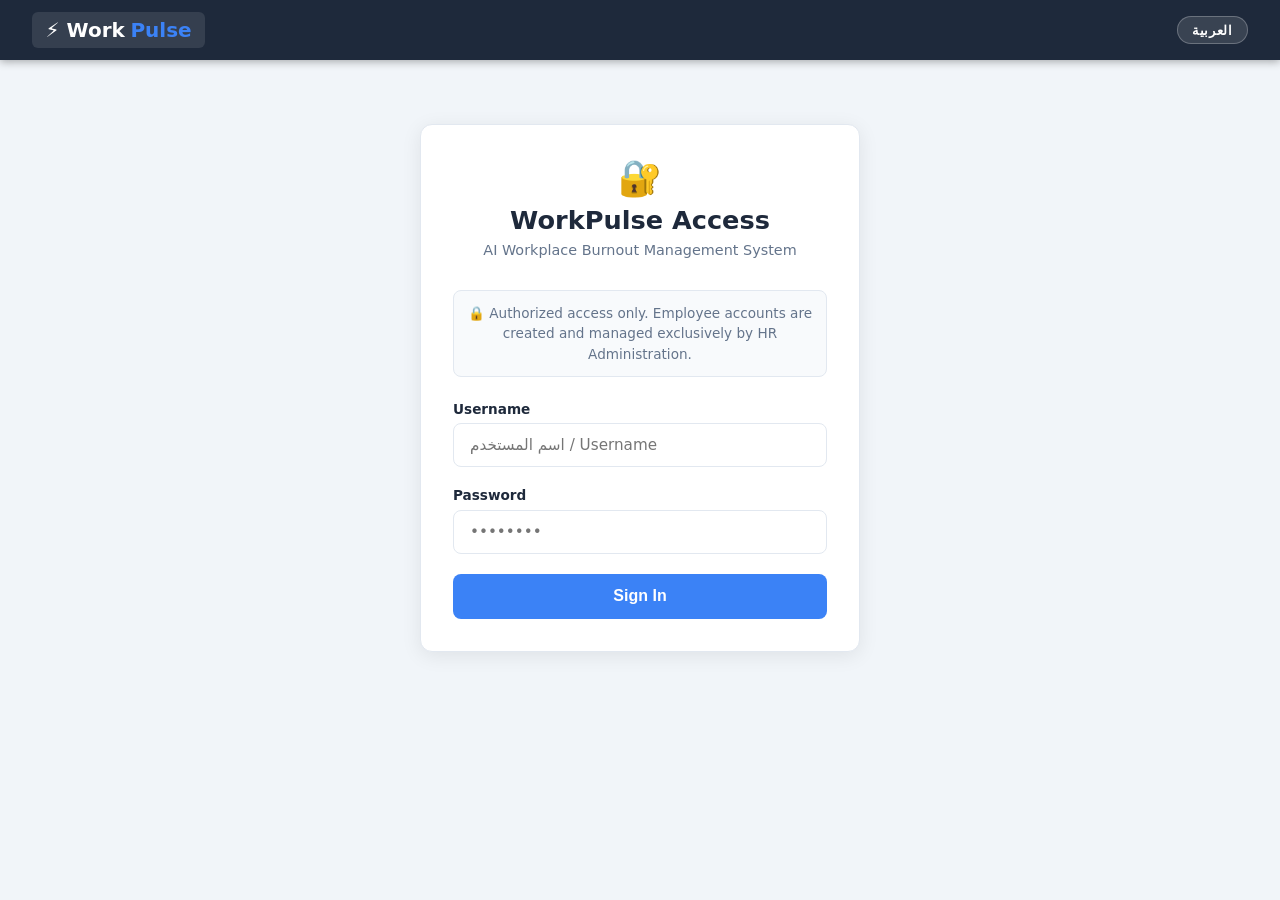
==== frontend/assess.html @ d9da061c "Initial commit: WorkPulse project" ====
<!DOCTYPE html>
<html lang="en">
<head>
  <meta charset="UTF-8" />
  <meta name="viewport" content="width=device-width, initial-scale=1.0" />
  <title>WorkPulse — New Assessment</title>
  <link rel="preconnect" href="https://fonts.googleapis.com">
  <link href="https://fonts.googleapis.com/css2?family=Cairo:wght@400;600;700;800&display=swap" rel="stylesheet">
  <link rel="stylesheet" href="css/style.css" />
</head>
<body>

<nav>
  <div class="nav-start">
    <a href="index.html" class="nav-brand">⚡ Work<span>Pulse</span></a>
    <a href="index.html"           data-i18n="nav_dashboard">Dashboard</a>
    <a href="employees.html"       data-i18n="nav_employees">Employees</a>
    <a href="assess.html"          data-i18n="nav_assessment" class="active">New Assessment</a>
    <a href="employee-portal.html" data-i18n="nav_portal">Employee Portal</a>
  </div>
  <div class="nav-end">
    <button class="lang-btn" onclick="i18n.toggle()">العربية</button>
    <button class="btn-nav-logout" onclick="AUTH.logout()">خروج / Logout</button>
  </div>
</nav>

<main>
  <h1 class="page-title" data-i18n="assess_title">🧪 New Burnout Risk Assessment</h1>

  <div class="card">
    <form id="assessForm" novalidate>
      <div class="form-grid">

        <div class="form-group">
          <label for="avg_daily_hours" data-i18n="assess_hours_label">Average Daily Hours *</label>
          <input type="number" id="avg_daily_hours" min="4" max="16" step="0.1" placeholder="e.g. 9.5" required />
          <span class="hint" data-i18n="assess_hours_hint">Range: 4 – 16 hours/day</span>
        </div>

        <div class="form-group">
          <label for="overtime_hours_week" data-i18n="assess_ot_label">Overtime Hours / Week *</label>
          <input type="number" id="overtime_hours_week" min="0" max="30" step="0.5" placeholder="e.g. 12" required />
          <span class="hint" data-i18n="assess_ot_hint">Range: 0 – 30 hours/week</span>
        </div>

        <div class="form-group">
          <label for="absence_days_month" data-i18n="assess_abs_label">Absence Days (last month) *</label>
          <input type="number" id="absence_days_month" min="0" max="15" step="1" placeholder="e.g. 2" required />
          <span class="hint" data-i18n="assess_abs_hint">Range: 0 – 15 days</span>
        </div>

        <div class="form-group">
          <label for="late_arrivals_month" data-i18n="assess_late_label">Late Arrivals (last month) *</label>
          <input type="number" id="late_arrivals_month" min="0" max="20" step="1" placeholder="e.g. 3" required />
          <span class="hint" data-i18n="assess_late_hint">Range: 0 – 20 times</span>
        </div>

        <div class="form-group">
          <label for="tasks_assigned" data-i18n="assess_tasks_label">Tasks Assigned *</label>
          <input type="number" id="tasks_assigned" min="1" max="60" step="1" placeholder="e.g. 28" required />
          <span class="hint" data-i18n="assess_tasks_hint">Range: 1 – 60 tasks</span>
        </div>

        <div class="form-group">
          <label for="vacation_days_last_year" data-i18n="assess_vac_label">Vacation Days (last year) *</label>
          <input type="number" id="vacation_days_last_year" min="0" max="30" step="1" placeholder="e.g. 7" required />
          <span class="hint" data-i18n="assess_vac_hint">Range: 0 – 30 days</span>
        </div>

        <div class="form-group full-width">
          <label for="feedback" data-i18n="assess_fb_label">Employee Feedback *</label>
          <textarea id="feedback" rows="4"
            data-i18n-ph="assess_fb_placeholder"
            placeholder="How does the employee feel about their workload? (English only)"
            required></textarea>
          <span class="hint" style="color:var(--yellow);" data-i18n="assess_fb_hint">
            Write in English — the AI sentiment model supports English only.
          </span>
        </div>
      </div>

      <!-- Quick fill -->
      <div style="margin-bottom:1.5rem;display:flex;gap:.75rem;flex-wrap:wrap;align-items:center;">
        <span style="font-size:.85rem;color:var(--muted);" data-i18n="assess_quickfill">Quick fill:</span>
        <button type="button" class="page-btn" onclick="fillExample('high')" data-i18n="assess_high_ex">High Risk Example</button>
        <button type="button" class="page-btn" onclick="fillExample('medium')" data-i18n="assess_med_ex">Medium Risk Example</button>
        <button type="button" class="page-btn" onclick="fillExample('low')" data-i18n="assess_low_ex">Low Risk Example</button>
      </div>

      <button type="submit" class="btn-primary" id="submitBtn">
        <span id="btnText" data-i18n="assess_btn">Analyze Risk</span>
        <div class="spinner" id="spinner"></div>
      </button>
    </form>

    <div class="alert alert-error" id="formError"></div>

    <!-- Result card -->
    <div class="result-card" id="resultCard">
      <div class="result-header">
        <div class="result-score-big" id="resultScore">—</div>
        <div class="result-meta">
          <h2 id="resultLevelText">—</h2>
          <p data-i18n="assess_result_sub">Burnout Risk Score (0 – 100)</p>
        </div>
      </div>

      <div class="result-details">
        <div class="result-detail-item">
          <h4 data-i18n="assess_workload_lbl">Workload Probability</h4>
          <p id="resultWorkload">—</p>
        </div>
        <div class="result-detail-item">
          <h4 data-i18n="assess_sentiment_lbl">Sentiment Risk</h4>
          <p id="resultSentiment">—</p>
        </div>
      </div>

      <div>
        <h4 style="font-size:.85rem;text-transform:uppercase;letter-spacing:.05em;color:var(--muted);margin-bottom:.75rem;"
            data-i18n="assess_reasons_title">Top Contributing Factors</h4>
        <ul class="reasons-list" id="resultReasons"></ul>
      </div>
    </div>

  </div>
</main>

<script src="js/config.js"></script>
<script src="js/app.js"></script>
<script src="js/i18n.js"></script>
<script src="js/auth.js"></script>
<script>
  AUTH.requireLogin();
  const EXAMPLES = {
    high:   { avg_daily_hours:12.5, overtime_hours_week:22, absence_days_month:5,
              late_arrivals_month:10, tasks_assigned:38, vacation_days_last_year:2,
              feedback:"I feel completely exhausted and overwhelmed with work. The pressure is unbearable." },
    medium: { avg_daily_hours:9.0, overtime_hours_week:8, absence_days_month:2,
              late_arrivals_month:3, tasks_assigned:22, vacation_days_last_year:10,
              feedback:"Work is fine, nothing special to report. Some days are tough but manageable." },
    low:    { avg_daily_hours:7.5, overtime_hours_week:1, absence_days_month:0,
              late_arrivals_month:0, tasks_assigned:12, vacation_days_last_year:20,
              feedback:"I love my job and feel very motivated every day. Great work-life balance!" },
  };

  function fillExample(type) {
    const ex = EXAMPLES[type];
    Object.entries(ex).forEach(([k, v]) => {
      const el = document.getElementById(k);
      if (el) el.value = v;
    });
  }

  function validateForm(data) {
    const errors = [];
    if (!data.avg_daily_hours || data.avg_daily_hours < 4 || data.avg_daily_hours > 16)
      errors.push("Average daily hours must be between 4 and 16.");
    if (data.overtime_hours_week < 0 || data.overtime_hours_week > 30)
      errors.push("Overtime hours must be between 0 and 30.");
    if (data.absence_days_month < 0 || data.absence_days_month > 15)
      errors.push("Absence days must be between 0 and 15.");
    if (data.late_arrivals_month < 0 || data.late_arrivals_month > 20)
      errors.push("Late arrivals must be between 0 and 20.");
    if (data.tasks_assigned < 1 || data.tasks_assigned > 60)
      errors.push("Tasks assigned must be between 1 and 60.");
    if (data.vacation_days_last_year < 0 || data.vacation_days_last_year > 30)
      errors.push("Vacation days must be between 0 and 30.");
    if (!data.feedback || data.feedback.trim().length < 5)
      errors.push("Please enter a feedback text (at least 5 characters).");
    return errors;
  }

  function setLoading(on) {
    document.getElementById("submitBtn").disabled = on;
    document.getElementById("spinner").style.display = on ? "block" : "none";
    document.getElementById("btnText").textContent   = on
      ? i18n.t("assess_btn_loading")
      : i18n.t("assess_btn");
  }

  function showResult(data) {
    const card = document.getElementById("resultCard");
    const lvl  = data.level.toLowerCase();
    card.className = `result-card show ${lvl}`;

    const scoreEl = document.getElementById("resultScore");
    scoreEl.textContent = data.risk_score;
    scoreEl.className   = `result-score-big ${lvl}`;

    const icon = lvl === "high" ? "🔴" : lvl === "medium" ? "🟡" : "🟢";
    const levelKey = lvl === "high" ? "assess_level_high" : lvl === "medium" ? "assess_level_med" : "assess_level_low";
    document.getElementById("resultLevelText").textContent = `${icon} ${i18n.t(levelKey)}`;

    document.getElementById("resultWorkload").textContent  = `${(data.workload_probability*100).toFixed(1)}%`;
    document.getElementById("resultSentiment").textContent = `${(data.sentiment_risk*100).toFixed(1)}%`;

    document.getElementById("resultReasons").innerHTML =
      data.top_reasons.map(r => `<li>${r}</li>`).join("");

    card.scrollIntoView({ behavior: "smooth", block: "start" });
  }

  document.getElementById("assessForm").addEventListener("submit", async (e) => {
    e.preventDefault();
    document.getElementById("formError").classList.remove("show");

    const payload = {
      avg_daily_hours:         parseFloat(document.getElementById("avg_daily_hours").value),
      overtime_hours_week:     parseFloat(document.getElementById("overtime_hours_week").value),
      absence_days_month:      parseInt(document.getElementById("absence_days_month").value),
      late_arrivals_month:     parseInt(document.getElementById("late_arrivals_month").value),
      tasks_assigned:          parseInt(document.getElementById("tasks_assigned").value),
      vacation_days_last_year: parseInt(document.getElementById("vacation_days_last_year").value),
      feedback:                document.getElementById("feedback").value.trim(),
    };

    const errors = validateForm(payload);
    if (errors.length) {
      const el = document.getElementById("formError");
      el.textContent = errors.join(" | ");
      el.classList.add("show");
      return;
    }

    setLoading(true);
    try {
      const res = await fetch(`${API}/predict`, {
        method: "POST",
        headers: { "Content-Type": "application/json" },
        body: JSON.stringify(payload),
      });
      if (!res.ok) {
        const err = await res.json().catch(() => ({}));
        let message = `HTTP ${res.status}`;
        if (typeof err.detail === "string") {
          message = err.detail;
        } else if (Array.isArray(err.detail)) {
          message = err.detail.map(d => (d.loc ? d.loc.filter(x => x !== 'body').join('.') + ': ' : '') + (d.msg || '')).join(' | ');
        }
        throw new Error(message);
      }
      showResult(await res.json());
    } catch (err) {
      const el = document.getElementById("formError");
      el.textContent = `Error: ${err.message}. ${i18n.t("assess_api_err")}`;
      el.classList.add("show");
    } finally {
      setLoading(false);
    }
  });

  // Update button text on language change
  document.addEventListener("langchange", () => {
    if (!document.getElementById("submitBtn").disabled) {
      document.getElementById("btnText").textContent = i18n.t("assess_btn");
    }
  });
</script>

</body>
</html>
---- frontend/css/style.css ----
/* ============================================================
   WorkPulse — Global Styles
   ============================================================ */

/* ── Reset & Base ─────────────────────────────────────────── */
*, *::before, *::after { box-sizing: border-box; margin: 0; padding: 0; }

:root {
  --green:  #22c55e;
  --yellow: #f59e0b;
  --red:    #ef4444;
  --blue:   #3b82f6;
  --bg:     #f1f5f9;
  --card:   #ffffff;
  --text:   #1e293b;
  --muted:  #64748b;
  --border: #e2e8f0;
  --nav-bg: #1e293b;
  --nav-text: #f8fafc;
  --shadow: 0 2px 12px rgba(0,0,0,.08);
  --radius: 12px;
}

body {
  font-family: 'Segoe UI', system-ui, sans-serif;
  background: var(--bg);
  color: var(--text);
  min-height: 100vh;
}

/* ── RTL Arabic Support ────────────────────────────────────── */
body[dir="rtl"] {
  font-family: 'Segoe UI', 'Cairo', 'Tajawal', system-ui, sans-serif;
}

body[dir="rtl"] thead th     { text-align: right; }
body[dir="rtl"] tbody td     { text-align: right; }
body[dir="rtl"] .form-grid   { direction: rtl; }
body[dir="rtl"] .table-toolbar { flex-direction: row-reverse; }
body[dir="rtl"] .stat-card   { border-left: none; border-right: 5px solid var(--border); }
body[dir="rtl"] .stat-card.low    { border-color: var(--green); }
body[dir="rtl"] .stat-card.medium { border-color: var(--yellow); }
body[dir="rtl"] .stat-card.high   { border-color: var(--red); }
body[dir="rtl"] .stat-card.total  { border-color: var(--blue); }
body[dir="rtl"] .score-bar-wrap   { flex-direction: row-reverse; }
body[dir="rtl"] .score-label      { text-align: left; }
body[dir="rtl"] .reasons-list li  { flex-direction: row-reverse; }
body[dir="rtl"] .result-header    { flex-direction: row-reverse; }
body[dir="rtl"] .alert            { text-align: right; }

/* ── Language Toggle Button ────────────────────────────────── */
.lang-btn {
  background: rgba(255,255,255,.12);
  border: 1px solid rgba(255,255,255,.25);
  color: #fff;
  padding: .35rem .9rem;
  border-radius: 999px;
  font-size: .82rem;
  font-weight: 700;
  cursor: pointer;
  letter-spacing: .05em;
  transition: background .2s;
  white-space: nowrap;
}

.lang-btn:hover { background: rgba(255,255,255,.22); }

/* ── Employee Portal badge ─────────────────────────────────── */
.portal-badge {
  display: inline-block;
  background: var(--blue);
  color: #fff;
  font-size: .72rem;
  font-weight: 700;
  padding: .15rem .55rem;
  border-radius: 999px;
  vertical-align: middle;
  margin-inline-start: .4rem;
  letter-spacing: .04em;
}


/* ── Navigation ───────────────────────────────────────────── */
nav {
  background: var(--nav-bg);
  padding: 0 2rem;
  display: flex;
  align-items: center;
  justify-content: space-between;
  height: 60px;
  box-shadow: 0 2px 8px rgba(0,0,0,.3);
  position: sticky;
  top: 0;
  z-index: 100;
}

.nav-start {
  display: flex;
  align-items: center;
  gap: 1.5rem;
}

.nav-end {
  display: flex;
  align-items: center;
  gap: .65rem;
}

.nav-brand {
  font-size: 1.25rem;
  font-weight: 700;
  color: #fff;
  text-decoration: none;
  display: inline-flex;
  align-items: center;
  gap: .35rem;
  white-space: nowrap;
  direction: ltr; /* Keeps English brand name in LTR order: ⚡ WorkPulse */
}

.nav-brand span { color: var(--blue); }

nav a {
  color: #94a3b8;
  text-decoration: none;
  font-size: .9rem;
  font-weight: 600;
  padding: .4rem .85rem;
  border-radius: 6px;
  transition: all .2s;
  white-space: nowrap;
}

nav a:hover, nav a.active {
  color: #fff;
  background: rgba(255,255,255,.1);
}

.btn-nav-logout {
  background: #fee2e2;
  color: #991b1b;
  border: 1px solid #f87171;
  padding: .35rem .85rem;
  border-radius: 6px;
  cursor: pointer;
  font-weight: 700;
  font-size: .82rem;
  transition: background .2s;
  white-space: nowrap;
}

.btn-nav-logout:hover {
  background: #fca5a5;
}

/* ── Main content ─────────────────────────────────────────── */
main {
  max-width: 1200px;
  margin: 2rem auto;
  padding: 0 1.5rem 3rem;
}

.page-title {
  font-size: 1.6rem;
  font-weight: 700;
  margin-bottom: 1.5rem;
  color: var(--text);
}

/* ── Cards ────────────────────────────────────────────────── */
.card {
  background: var(--card);
  border-radius: var(--radius);
  padding: 1.5rem;
  box-shadow: var(--shadow);
  border: 1px solid var(--border);
}

/* ── Stat cards (dashboard) ───────────────────────────────── */
.stats-grid {
  display: grid;
  grid-template-columns: repeat(auto-fit, minmax(180px, 1fr));
  gap: 1rem;
  margin-bottom: 1.5rem;
}

.stat-card {
  background: var(--card);
  border-radius: var(--radius);
  padding: 1.25rem 1.5rem;
  box-shadow: var(--shadow);
  border-left: 5px solid var(--border);
  transition: transform .2s;
}

.stat-card:hover { transform: translateY(-2px); }
.stat-card.low    { border-color: var(--green); }
.stat-card.medium { border-color: var(--yellow); }
.stat-card.high   { border-color: var(--red); }
.stat-card.total  { border-color: var(--blue); }

.stat-card h3 {
  font-size: .8rem;
  font-weight: 600;
  text-transform: uppercase;
  letter-spacing: .05em;
  color: var(--muted);
  margin-bottom: .4rem;
}

.stat-card .value {
  font-size: 2rem;
  font-weight: 800;
  line-height: 1;
}

.stat-card.low    .value { color: var(--green); }
.stat-card.medium .value { color: var(--yellow); }
.stat-card.high   .value { color: var(--red); }
.stat-card.total  .value { color: var(--blue); }

.stat-card .pct {
  font-size: .8rem;
  color: var(--muted);
  margin-top: .3rem;
}

/* ── Charts grid ──────────────────────────────────────────── */
.charts-grid {
  display: grid;
  grid-template-columns: 1fr 1.6fr;
  gap: 1.5rem;
  margin-bottom: 1.5rem;
}

.chart-card {
  background: var(--card);
  border-radius: var(--radius);
  padding: 1.25rem 1.5rem;
  box-shadow: var(--shadow);
  border: 1px solid var(--border);
}

.chart-card h3 {
  font-size: 1rem;
  font-weight: 700;
  margin-bottom: 1rem;
  color: var(--text);
}

.chart-card canvas { width: 100% !important; }

/* ── Table ────────────────────────────────────────────────── */
.table-toolbar {
  display: flex;
  gap: 1rem;
  margin-bottom: 1rem;
  flex-wrap: wrap;
}

.search-box {
  flex: 1;
  min-width: 200px;
  padding: .6rem 1rem;
  border: 1px solid var(--border);
  border-radius: 8px;
  font-size: .9rem;
  outline: none;
  transition: border-color .2s;
}

.search-box:focus { border-color: var(--blue); }

.filter-select {
  padding: .6rem 1rem;
  border: 1px solid var(--border);
  border-radius: 8px;
  font-size: .9rem;
  background: white;
  outline: none;
  cursor: pointer;
}

table {
  width: 100%;
  border-collapse: collapse;
  font-size: .88rem;
}

thead th {
  text-align: left;
  padding: .75rem 1rem;
  font-size: .75rem;
  text-transform: uppercase;
  letter-spacing: .06em;
  color: var(--muted);
  border-bottom: 2px solid var(--border);
  white-space: nowrap;
}

tbody tr {
  border-bottom: 1px solid var(--border);
  transition: background .15s;
}

tbody tr:hover { background: #f8fafc; }

tbody td {
  padding: .75rem 1rem;
  vertical-align: middle;
}

/* ── Risk badge ───────────────────────────────────────────── */
.badge {
  display: inline-block;
  padding: .25rem .75rem;
  border-radius: 999px;
  font-size: .75rem;
  font-weight: 600;
  text-transform: uppercase;
  letter-spacing: .05em;
}

.badge-low    { background: #dcfce7; color: #166534; }
.badge-medium { background: #fef3c7; color: #92400e; }
.badge-high   { background: #fee2e2; color: #991b1b; }

/* ── Score bar ────────────────────────────────────────────── */
.score-bar-wrap {
  display: flex;
  align-items: center;
  gap: .5rem;
}

.score-bar {
  flex: 1;
  height: 6px;
  background: var(--border);
  border-radius: 999px;
  overflow: hidden;
}

.score-bar-fill {
  height: 100%;
  border-radius: 999px;
  transition: width .4s ease;
}

.score-label {
  font-size: .8rem;
  font-weight: 700;
  min-width: 28px;
  text-align: right;
}

/* ── Assessment Form ──────────────────────────────────────── */
.form-grid {
  display: grid;
  grid-template-columns: repeat(auto-fit, minmax(250px, 1fr));
  gap: 1.25rem;
  margin-bottom: 1.5rem;
}

.form-group {
  display: flex;
  flex-direction: column;
  gap: .4rem;
}

.form-group label {
  font-size: .85rem;
  font-weight: 600;
  color: var(--text);
}

.form-group input,
.form-group textarea {
  padding: .6rem .9rem;
  border: 1.5px solid var(--border);
  border-radius: 8px;
  font-size: .9rem;
  outline: none;
  font-family: inherit;
  transition: border-color .2s, box-shadow .2s;
}

.form-group input:focus,
.form-group textarea:focus {
  border-color: var(--blue);
  box-shadow: 0 0 0 3px rgba(59,130,246,.15);
}

.form-group .hint {
  font-size: .75rem;
  color: var(--muted);
}

.form-group.full-width { grid-column: 1 / -1; }

.btn-primary {
  background: var(--blue);
  color: #fff;
  border: none;
  padding: .75rem 2rem;
  border-radius: 8px;
  font-size: 1rem;
  font-weight: 600;
  cursor: pointer;
  transition: background .2s, transform .1s;
  display: inline-flex;
  align-items: center;
  gap: .5rem;
}

.btn-primary:hover  { background: #2563eb; }
.btn-primary:active { transform: scale(.98); }
.btn-primary:disabled { background: var(--muted); cursor: not-allowed; }

/* ── Result card ──────────────────────────────────────────── */
.result-card {
  display: none;
  margin-top: 2rem;
  border-radius: var(--radius);
  padding: 2rem;
  box-shadow: var(--shadow);
  border: 2px solid var(--border);
  animation: slideIn .3s ease;
}

@keyframes slideIn {
  from { opacity: 0; transform: translateY(10px); }
  to   { opacity: 1; transform: translateY(0); }
}

.result-card.show { display: block; }
.result-card.low    { border-color: var(--green); background: #f0fdf4; }
.result-card.medium { border-color: var(--yellow); background: #fffbeb; }
.result-card.high   { border-color: var(--red);   background: #fef2f2; }

.result-score-big {
  font-size: 4rem;
  font-weight: 900;
  line-height: 1;
}

.result-score-big.low    { color: var(--green); }
.result-score-big.medium { color: var(--yellow); }
.result-score-big.high   { color: var(--red); }

.result-header {
  display: flex;
  align-items: flex-end;
  gap: 1.5rem;
  margin-bottom: 1.5rem;
}

.result-meta h2 { font-size: 1.5rem; font-weight: 800; }
.result-meta p  { color: var(--muted); font-size: .9rem; }

.result-details {
  display: grid;
  grid-template-columns: 1fr 1fr;
  gap: 1rem;
  margin-bottom: 1.5rem;
}

.result-detail-item h4 {
  font-size: .8rem;
  text-transform: uppercase;
  letter-spacing: .05em;
  color: var(--muted);
  margin-bottom: .25rem;
}

.result-detail-item p {
  font-size: 1.1rem;
  font-weight: 700;
}

.reasons-list {
  list-style: none;
  display: flex;
  flex-direction: column;
  gap: .5rem;
}

.reasons-list li {
  display: flex;
  align-items: center;
  gap: .5rem;
  font-size: .9rem;
  font-weight: 500;
}

.reasons-list li::before {
  content: "⚠";
  font-size: 1rem;
}

/* ── Loading spinner ──────────────────────────────────────── */
.spinner {
  width: 20px;
  height: 20px;
  border: 2px solid rgba(255,255,255,.3);
  border-top-color: #fff;
  border-radius: 50%;
  animation: spin .7s linear infinite;
  display: none;
}

@keyframes spin { to { transform: rotate(360deg); } }

/* ── Error / Alert ────────────────────────────────────────── */
.alert {
  padding: .8rem 1rem;
  border-radius: 8px;
  font-size: .88rem;
  margin-top: 1rem;
  display: none;
}

.alert-error {
  background: #fee2e2;
  color: #991b1b;
  border: 1px solid #fca5a5;
}

.alert.show { display: block; }

/* ── Loading overlay ──────────────────────────────────────── */
.loading-overlay {
  text-align: center;
  padding: 3rem;
  color: var(--muted);
  font-size: .9rem;
}

/* ── Pagination ───────────────────────────────────────────── */
.pagination {
  display: flex;
  justify-content: center;
  gap: .5rem;
  margin-top: 1rem;
}

.page-btn {
  padding: .4rem .8rem;
  border: 1px solid var(--border);
  border-radius: 6px;
  background: white;
  cursor: pointer;
  font-size: .85rem;
  transition: all .2s;
}

.page-btn:hover, .page-btn.active {
  background: var(--blue);
  color: white;
  border-color: var(--blue);
}

/* ── Responsive ───────────────────────────────────────────── */
@media (max-width: 768px) {
  .charts-grid { grid-template-columns: 1fr; }
  .result-details { grid-template-columns: 1fr; }
  .result-header { flex-direction: column; align-items: flex-start; }
  nav { gap: 1rem; padding: 0 1rem; }
}

/* ── Executive Dashboard & Action Buttons ─────────────────── */
.btn-primary {
  display: inline-flex;
  align-items: center;
  gap: .5rem;
  background: linear-gradient(135deg, #2563eb, #1d4ed8);
  color: #fff;
  border: none;
  padding: .6rem 1.25rem;
  border-radius: 8px;
  font-size: .92rem;
  font-weight: 700;
  cursor: pointer;
  transition: all .2s ease;
  box-shadow: 0 2px 8px rgba(37,99,235,.25);
  text-decoration: none;
}
.btn-primary:hover {
  background: linear-gradient(135deg, #1d4ed8, #1e40af);
  transform: translateY(-1px);
  box-shadow: 0 4px 14px rgba(37,99,235,.35);
}

.table-toolbar {
  display: flex;
  align-items: center;
  justify-content: space-between;
  flex-wrap: wrap;
  gap: 1rem;
  margin-bottom: 1.25rem;
}
.table-toolbar-left {
  display: flex;
  align-items: center;
  gap: .75rem;
  flex: 1;
  min-width: 280px;
}

.col-actions {
  min-width: 170px;
  width: 170px;
  text-align: center !important;
  white-space: nowrap;
}

.actions-wrap {
  display: inline-flex;
  align-items: center;
  justify-content: center;
  gap: .5rem;
}

.btn-action {
  padding: .38rem .75rem;
  border-radius: 6px;
  font-size: .8rem;
  font-weight: 700;
  cursor: pointer;
  border: 1px solid transparent;
  display: inline-flex;
  align-items: center;
  justify-content: center;
  gap: .3rem;
  transition: all .15s ease;
  white-space: nowrap;
  line-height: 1.2;
}
.btn-action.edit {
  background: #eff6ff;
  color: #1d4ed8;
  border-color: #bfdbfe;
}
.btn-action.edit:hover {
  background: #dbeafe;
  color: #1e40af;
}
.btn-action.delete {
  background: #fef2f2;
  color: #b91c1c;
  border-color: #fecaca;
}
.btn-action.delete:hover {
  background: #fee2e2;
  color: #991b1b;
}

/* ── Modal System ─────────────────────────────────────────── */
.modal-backdrop {
  position: fixed;
  top: 0;
  left: 0;
  width: 100vw;
  height: 100vh;
  background: rgba(15, 23, 42, 0.6);
  backdrop-filter: blur(4px);
  display: none;
  align-items: center;
  justify-content: center;
  z-index: 1000;
  opacity: 0;
  transition: opacity .2s ease;
  padding: 1rem;
}
.modal-backdrop.show {
  display: flex;
  opacity: 1;
}
.modal-dialog {
  background: #ffffff;
  border-radius: 16px;
  width: 100%;
  max-width: 680px;
  max-height: 90vh;
  overflow-y: auto;
  box-shadow: 0 20px 40px rgba(0,0,0,.2);
  border: 1px solid var(--border);
  display: flex;
  flex-direction: column;
  animation: modalSlideUp .25s ease-out;
}
@keyframes modalSlideUp {
  from { transform: translateY(20px) scale(0.97); opacity: 0; }
  to { transform: translateY(0) scale(1); opacity: 1; }
}
.modal-header {
  padding: 1.25rem 1.5rem;
  border-bottom: 1px solid var(--border);
  display: flex;
  align-items: center;
  justify-content: space-between;
  background: #f8fafc;
  border-top-left-radius: 16px;
  border-top-right-radius: 16px;
}
.modal-header h3 {
  font-size: 1.2rem;
  font-weight: 800;
  color: var(--text);
}
.modal-close {
  background: transparent;
  border: none;
  font-size: 1.4rem;
  cursor: pointer;
  color: var(--muted);
  width: 32px;
  height: 32px;
  border-radius: 6px;
  display: flex;
  align-items: center;
  justify-content: center;
  line-height: 1;
}
.modal-close:hover {
  background: #e2e8f0;
  color: var(--text);
}
.modal-body {
  padding: 1.5rem;
}
.modal-footer {
  padding: 1rem 1.5rem;
  border-top: 1px solid var(--border);
  display: flex;
  justify-content: flex-end;
  gap: .75rem;
  background: #f8fafc;
  border-bottom-left-radius: 16px;
  border-bottom-right-radius: 16px;
}
.form-section-title {
  font-size: .88rem;
  font-weight: 800;
  text-transform: uppercase;
  color: var(--blue);
  letter-spacing: .04em;
  margin: 1rem 0 .75rem;
  padding-bottom: .35rem;
  border-bottom: 1.5px solid #e2e8f0;
}
.form-section-title:first-child {
  margin-top: 0;
}

/* ── Toast Notifications ──────────────────────────────────── */
.toast-container {
  position: fixed;
  bottom: 24px;
  right: 24px;
  z-index: 2000;
  display: flex;
  flex-direction: column;
  gap: .5rem;
}
body[dir="rtl"] .toast-container {
  right: auto;
  left: 24px;
}
.toast {
  background: #1e293b;
  color: #fff;
  padding: .85rem 1.25rem;
  border-radius: 10px;
  box-shadow: 0 8px 24px rgba(0,0,0,.25);
  font-size: .9rem;
  font-weight: 600;
  display: flex;
  align-items: center;
  gap: .75rem;
  animation: toastIn .3s ease;
}
.toast.success { border-left: 4px solid var(--green); }
.toast.error   { border-left: 4px solid var(--red); }
body[dir="rtl"] .toast.success { border-left: none; border-right: 4px solid var(--green); }
body[dir="rtl"] .toast.error   { border-left: none; border-right: 4px solid var(--red); }
@keyframes toastIn {
  from { transform: translateY(20px); opacity: 0; }
  to { transform: translateY(0); opacity: 1; }
}

/* ── Executive Dashboard Specifics ────────────────────────── */
.exec-header-banner {
  background: linear-gradient(135deg, #0f172a 0%, #1e293b 100%);
  border-radius: var(--radius);
  padding: 1.75rem 2rem;
  color: #fff;
  margin-bottom: 2rem;
  box-shadow: 0 8px 24px rgba(15,23,42,.15);
  display: flex;
  justify-content: space-between;
  align-items: center;
  flex-wrap: wrap;
  gap: 1.5rem;
  border: 1px solid rgba(255,255,255,.08);
}
.exec-header-banner h1 {
  font-size: 1.8rem;
  font-weight: 800;
  letter-spacing: -.02em;
}
.exec-header-banner p {
  color: #94a3b8;
  font-size: .95rem;
  margin-top: .3rem;
}

.kpi-row {
  display: grid;
  grid-template-columns: repeat(auto-fit, minmax(220px, 1fr));
  gap: 1.25rem;
  margin-bottom: 2rem;
}
.kpi-card {
  background: #fff;
  border-radius: var(--radius);
  padding: 1.25rem 1.5rem;
  border: 1px solid var(--border);
  box-shadow: var(--shadow);
  display: flex;
  flex-direction: column;
  justify-content: space-between;
  position: relative;
  overflow: hidden;
}
.kpi-card::after {
  content: "";
  position: absolute;
  top: 0;
  left: 0;
  right: 0;
  height: 4px;
  background: var(--blue);
}
.kpi-card.low::after    { background: var(--green); }
.kpi-card.med::after    { background: var(--yellow); }
.kpi-card.high::after   { background: var(--red); }
.kpi-card.purple::after { background: #8b5cf6; }

.kpi-title {
  font-size: .85rem;
  font-weight: 700;
  color: var(--muted);
  text-transform: uppercase;
  letter-spacing: .03em;
}
.kpi-val {
  font-size: 2.2rem;
  font-weight: 800;
  color: var(--text);
  margin: .4rem 0 .2rem;
  line-height: 1.1;
}
.kpi-sub {
  font-size: .8rem;
  color: var(--muted);
}

.dashboard-three-col {
  display: grid;
  grid-template-columns: 1fr 1fr;
  gap: 1.5rem;
  margin-bottom: 2rem;
}
@media (max-width: 992px) {
  .dashboard-three-col { grid-template-columns: 1fr; }
}

.watchlist-card {
  background: #fff;
  border-radius: var(--radius);
  padding: 1.5rem;
  border: 1px solid var(--border);
  box-shadow: var(--shadow);
  margin-top: 2rem;
}
.watchlist-header {
  display: flex;
  justify-content: space-between;
  align-items: center;
  margin-bottom: 1rem;
}
.watchlist-header h3 {
  font-size: 1.15rem;
  font-weight: 800;
  color: #991b1b;
  display: flex;
  align-items: center;
  gap: .5rem;
}
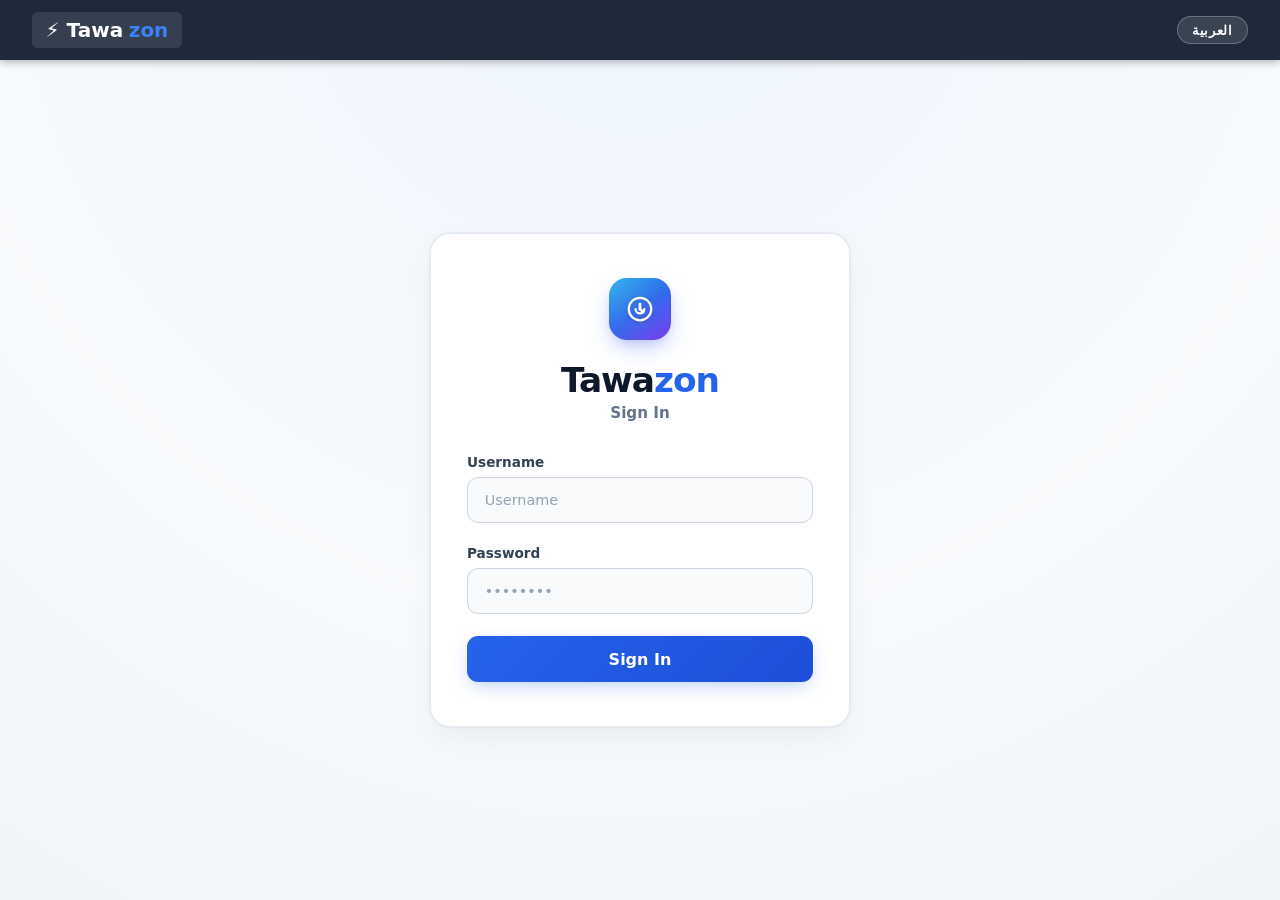
==== commit 2bafc6ae: "feat: integrate Kaggle dataset with age and gender, update database, retrain model, and rebrand to T" ====
--- a/frontend/assess.html
+++ b/frontend/assess.html
@@ -3,7 +3,7 @@
 <head>
   <meta charset="UTF-8" />
   <meta name="viewport" content="width=device-width, initial-scale=1.0" />
-  <title>WorkPulse — New Assessment</title>
+  <title>Tawazon — New Assessment</title>
   <link rel="preconnect" href="https://fonts.googleapis.com">
   <link href="https://fonts.googleapis.com/css2?family=Cairo:wght@400;600;700;800&display=swap" rel="stylesheet">
   <link rel="stylesheet" href="css/style.css" />
@@ -12,7 +12,7 @@
 
 <nav>
   <div class="nav-start">
-    <a href="index.html" class="nav-brand">⚡ Work<span>Pulse</span></a>
+    <a href="index.html" class="nav-brand">⚡ Tawa<span>zon</span></a>
     <a href="index.html"           data-i18n="nav_dashboard">Dashboard</a>
     <a href="employees.html"       data-i18n="nav_employees">Employees</a>
     <a href="assess.html"          data-i18n="nav_assessment" class="active">New Assessment</a>
@@ -71,11 +71,21 @@
           <label for="feedback" data-i18n="assess_fb_label">Employee Feedback *</label>
           <textarea id="feedback" rows="4"
             data-i18n-ph="assess_fb_placeholder"
-            placeholder="How does the employee feel about their workload? (English only)"
+            placeholder="How does the employee feel about their workload? (Arabic or English)"
             required></textarea>
-          <span class="hint" style="color:var(--yellow);" data-i18n="assess_fb_hint">
-            Write in English — the AI sentiment model supports English only.
+          <span class="hint" style="color:var(--muted);" data-i18n="assess_fb_hint">
+            Write in Arabic or English — the AI analyzes both languages.
           </span>
+        <div class="form-group full-width" style="display:flex;align-items:center;gap:.75rem;background:#f8fafc;padding:.85rem 1rem;border-radius:8px;border:1px solid #e2e8f0;margin-top:.5rem;">
+          <input type="checkbox" id="anonymousMode" style="width:1.2rem;height:1.2rem;cursor:pointer;" />
+          <div>
+            <label for="anonymousMode" style="margin:0;cursor:pointer;font-weight:700;font-size:.9rem;color:var(--text);" data-i18n="assess_anonymous_label">
+              🔒 Confidential & Anonymous Assessment (No identity logging)
+            </label>
+            <div style="font-size:.78rem;color:var(--muted);margin-top:.15rem;" data-i18n="assess_anonymous_hint">
+              Confidential Mode Active: Input data is processed in-memory for diagnostic guidance only and not stored.
+            </div>
+          </div>
         </div>
       </div>
 
@@ -97,6 +107,13 @@
 
     <!-- Result card -->
     <div class="result-card" id="resultCard">
+      <!-- Printable Report Header (only shows when printing/exporting to PDF) -->
+      <div class="print-only-header">
+        <h2 style="font-size:1.5rem;font-weight:800;color:#1e3a8a;" data-i18n="print_report_title">Tawazon AI — Burnout Risk Diagnostic Report</h2>
+        <p style="color:#64748b;font-size:.9rem;margin-top:.2rem;" data-i18n="print_report_sub">Official AI Workplace Health & Risk Analysis</p>
+        <p style="font-size:.8rem;color:#94a3b8;margin-top:.4rem;" id="printDate"></p>
+      </div>
+
       <div class="result-header">
         <div class="result-score-big" id="resultScore">—</div>
         <div class="result-meta">
@@ -121,6 +138,17 @@
             data-i18n="assess_reasons_title">Top Contributing Factors</h4>
         <ul class="reasons-list" id="resultReasons"></ul>
       </div>
+
+      <!-- Export to PDF Button -->
+      <button type="button" class="btn-export-pdf" onclick="triggerPrintReport()">
+        📄 <span data-i18n="btn_export_pdf">Export / Print PDF Report</span>
+      </button>
+    </div>
+
+    <!-- Wellness Tips Card -->
+    <div id="wellnessCard" style="display:none; margin-top:1.5rem; background:var(--surface); border-radius:1rem; padding:1.5rem; border:1px solid var(--border);">
+      <h4 id="wellnessTitle" style="font-size:1rem; font-weight:700; margin-bottom:1rem; color:var(--text);"></h4>
+      <ul id="wellnessList" style="list-style:none; padding:0; margin:0; display:flex; flex-direction:column; gap:.65rem;"></ul>
     </div>
 
   </div>
@@ -196,7 +224,26 @@
     document.getElementById("resultSentiment").textContent = `${(data.sentiment_risk*100).toFixed(1)}%`;
 
     document.getElementById("resultReasons").innerHTML =
-      data.top_reasons.map(r => `<li>${r}</li>`).join("");
+      data.top_reasons.map(r => `<li>${i18n.translateReason(r)}</li>`).join("");
+
+    // ── Personalized Wellness Tips (Dynamic based on Level & SHAP Root Causes) ──
+    const tips = getPersonalizedWellnessTips(data);
+    const wellnessCard = document.getElementById("wellnessCard");
+    document.getElementById("wellnessTitle").textContent = i18n.t("wellness_title");
+
+    const tipColors = { high: "#ef4444", medium: "#f59e0b", low: "#10b981" };
+    const borderColor = tipColors[lvl] || "#3b82f6";
+    wellnessCard.style.borderLeft = `4px solid ${borderColor}`;
+
+    if (Array.isArray(tips) && tips.length > 0) {
+      document.getElementById("wellnessList").innerHTML = tips.map(tip =>
+        `<li style="display:flex;align-items:flex-start;gap:.5rem;font-size:.9rem;color:var(--text);line-height:1.5;">
+           <span style="flex-shrink:0;">${tip.split(" ")[0]}</span>
+           <span>${tip.split(" ").slice(1).join(" ")}</span>
+         </li>`
+      ).join("");
+      wellnessCard.style.display = "block";
+    }
 
     card.scrollIntoView({ behavior: "smooth", block: "start" });
   }
@@ -240,7 +287,9 @@
         }
         throw new Error(message);
       }
-      showResult(await res.json());
+      const resultData = await res.json();
+      _lastResultData = resultData;
+      showResult(resultData);
     } catch (err) {
       const el = document.getElementById("formError");
       el.textContent = `Error: ${err.message}. ${i18n.t("assess_api_err")}`;
@@ -250,11 +299,39 @@
     }
   });
 
-  // Update button text on language change
+  function triggerPrintReport() {
+    const d = new Date();
+    document.getElementById("printDate").textContent = `Generated: ${d.toLocaleDateString()} ${d.toLocaleTimeString()}`;
+    window.print();
+  }
+
+  // Update button text on language change + re-render wellness if visible
+  let _lastResultData = null;
   document.addEventListener("langchange", () => {
     if (!document.getElementById("submitBtn").disabled) {
       document.getElementById("btnText").textContent = i18n.t("assess_btn");
     }
+    // Re-render result texts & wellness tips in new language if result is already shown
+    if (_lastResultData && document.getElementById("resultCard").classList.contains("show")) {
+      const lvl = _lastResultData.level.toLowerCase();
+      const icon = lvl === "high" ? "🔴" : lvl === "medium" ? "🟡" : "🟢";
+      const levelKey = lvl === "high" ? "assess_level_high" : lvl === "medium" ? "assess_level_med" : "assess_level_low";
+      document.getElementById("resultLevelText").textContent = `${icon} ${i18n.t(levelKey)}`;
+
+      document.getElementById("resultReasons").innerHTML =
+        _lastResultData.top_reasons.map(r => `<li>${i18n.translateReason(r)}</li>`).join("");
+
+      const tips = getPersonalizedWellnessTips(_lastResultData);
+      document.getElementById("wellnessTitle").textContent = i18n.t("wellness_title");
+      if (Array.isArray(tips) && tips.length > 0) {
+        document.getElementById("wellnessList").innerHTML = tips.map(tip =>
+          `<li style="display:flex;align-items:flex-start;gap:.5rem;font-size:.9rem;color:var(--text);line-height:1.5;">
+             <span style="flex-shrink:0;">${tip.split(" ")[0]}</span>
+             <span>${tip.split(" ").slice(1).join(" ")}</span>
+           </li>`
+        ).join("");
+      }
+    }
   });
 </script>
 
--- a/frontend/css/style.css
+++ b/frontend/css/style.css
@@ -1,5 +1,5 @@
 /* ============================================================
-   WorkPulse — Global Styles
+   Tawazon — Global Styles
    ============================================================ */
 
 /* ── Reset & Base ─────────────────────────────────────────── */
@@ -115,7 +115,7 @@
   align-items: center;
   gap: .35rem;
   white-space: nowrap;
-  direction: ltr; /* Keeps English brand name in LTR order: ⚡ WorkPulse */
+  direction: ltr; /* Keeps English brand name in LTR order: ⚡ Tawazon */
 }
 
 .nav-brand span { color: var(--blue); }
@@ -898,3 +898,66 @@
   gap: .5rem;
 }
 
+/* ── Export / Print PDF Button ─────────────────────────────── */
+.btn-export-pdf {
+  display: inline-flex;
+  align-items: center;
+  gap: 0.5rem;
+  background: #f8fafc;
+  border: 1px solid #cbd5e1;
+  color: #334155;
+  padding: 0.55rem 1.1rem;
+  border-radius: 8px;
+  font-weight: 700;
+  font-size: 0.88rem;
+  cursor: pointer;
+  transition: all 0.2s ease;
+  margin-top: 1rem;
+}
+.btn-export-pdf:hover {
+  background: #e2e8f0;
+  color: #0f172a;
+}
+
+/* ── Print Header & Media Rules for Clean PDF Export ─────── */
+.print-only-header {
+  display: none;
+}
+
+@media print {
+  nav, .lang-btn, .btn-nav-logout, form, .form-group, #submitBtn,
+  .btn-export-pdf, .btn-logout, .quick-fill, .user-badge-header button,
+  #formError, .page-btn, #employeeAssessForm, #btnSaveAssess {
+    display: none !important;
+  }
+
+  body {
+    background: #fff !important;
+    color: #000 !important;
+    font-size: 12pt;
+  }
+
+  main {
+    max-width: 100% !important;
+    margin: 0 !important;
+    padding: 0 !important;
+  }
+
+  .result-card, #wellnessCard, .history-card {
+    display: block !important;
+    border: 1px solid #94a3b8 !important;
+    box-shadow: none !important;
+    break-inside: avoid;
+    margin-bottom: 1.5rem !important;
+  }
+
+  .print-only-header {
+    display: block !important;
+    text-align: center;
+    border-bottom: 2px solid #2563eb;
+    padding-bottom: 0.8rem;
+    margin-bottom: 1.5rem;
+  }
+}
+
+
